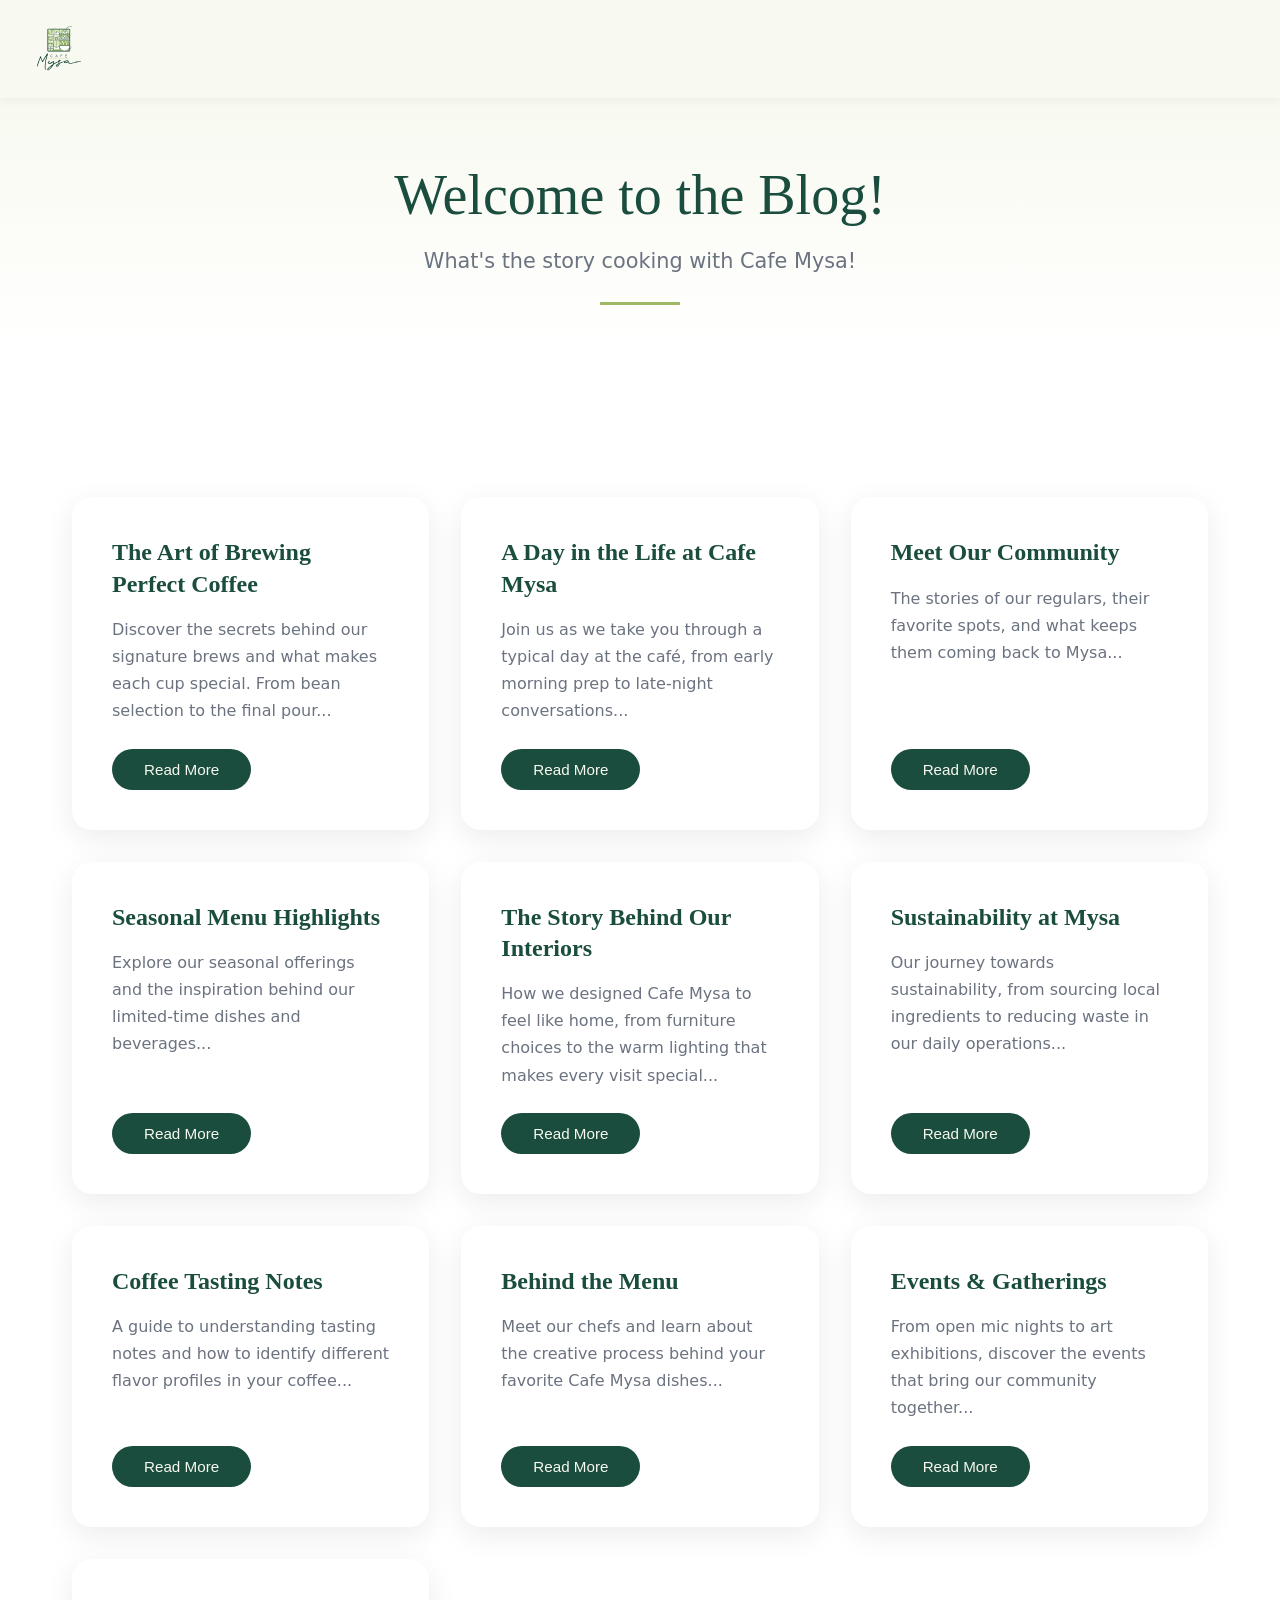
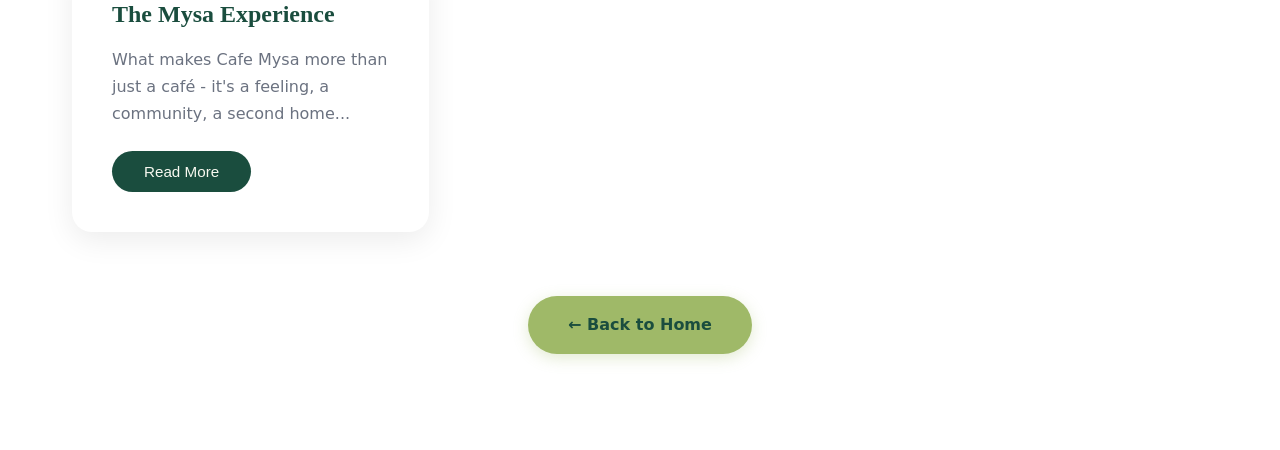
==== blog.html @ c627d6c9 "Updated Blogs and Stuff" ====
<!DOCTYPE html>
<html lang="en">
<head>
    <meta charset="UTF-8">
    <meta name="viewport" content="width=device-width, initial-scale=1.0">
    <title>Blog - Cafe Mysa</title>
    <meta name="description" content="Stories, updates, and moments from Cafe Mysa. Read about our community, coffee culture, and cafe life.">
    <link rel="stylesheet" href="./css/style.css">
</head>
<body>
    
    <!-- ===============================
         HEADER WITH LOGO
         =============================== -->
    <header class="blog-header">
        <div class="blog-header-container">
            <a href="./index.html">
                <img src="./assets/Cafe Mysa_Final-01.svg" alt="Cafe Mysa Logo" class="blog-header-logo">
            </a>
        </div>
    </header>

    <!-- ===============================
         BLOG HERO SECTION
         =============================== -->
    <section class="blog-hero">
        <div class="container">
            <h1 class="blog-hero-title">Welcome to the Blog!</h1>
            <p class="blog-hero-subtitle">What's the story cooking with Cafe Mysa!</p>
            <div class="blog-hero-underline"></div>
        </div>
    </section>

    <!-- ===============================
         ALL BLOG POSTS
         =============================== -->
    <section class="blog-page-section">
        <div class="container">
            <div class="blog-grid">
                <!-- Blog Post 1 -->
                <div class="blog-card reveal active" data-blog="blog1">
                    <h3>The Art of Brewing Perfect Coffee</h3>
                    <p class="blog-preview">Discover the secrets behind our signature brews and what makes each cup special. From bean selection to the final pour...</p>
                    <button class="blog-read-more">Read More</button>
                </div>
                
                <!-- Blog Post 2 -->
                <div class="blog-card reveal active" data-blog="blog2">
                    <h3>A Day in the Life at Cafe Mysa</h3>
                    <p class="blog-preview">Join us as we take you through a typical day at the café, from early morning prep to late-night conversations...</p>
                    <button class="blog-read-more">Read More</button>
                </div>
                
                <!-- Blog Post 3 -->
                <div class="blog-card reveal active" data-blog="blog3">
                    <h3>Meet Our Community</h3>
                    <p class="blog-preview">The stories of our regulars, their favorite spots, and what keeps them coming back to Mysa...</p>
                    <button class="blog-read-more">Read More</button>
                </div>

                <!-- Blog Post 4 -->
                <div class="blog-card reveal active" data-blog="blog4">
                    <h3>Seasonal Menu Highlights</h3>
                    <p class="blog-preview">Explore our seasonal offerings and the inspiration behind our limited-time dishes and beverages...</p>
                    <button class="blog-read-more">Read More</button>
                </div>

                <!-- Blog Post 5 -->
                <div class="blog-card reveal active" data-blog="blog5">
                    <h3>The Story Behind Our Interiors</h3>
                    <p class="blog-preview">How we designed Cafe Mysa to feel like home, from furniture choices to the warm lighting that makes every visit special...</p>
                    <button class="blog-read-more">Read More</button>
                </div>

                <!-- Blog Post 6 -->
                <div class="blog-card reveal active" data-blog="blog6">
                    <h3>Sustainability at Mysa</h3>
                    <p class="blog-preview">Our journey towards sustainability, from sourcing local ingredients to reducing waste in our daily operations...</p>
                    <button class="blog-read-more">Read More</button>
                </div>

                <!-- Blog Post 7 -->
                <div class="blog-card reveal active" data-blog="blog7">
                    <h3>Coffee Tasting Notes</h3>
                    <p class="blog-preview">A guide to understanding tasting notes and how to identify different flavor profiles in your coffee...</p>
                    <button class="blog-read-more">Read More</button>
                </div>

                <!-- Blog Post 8 -->
                <div class="blog-card reveal active" data-blog="blog8">
                    <h3>Behind the Menu</h3>
                    <p class="blog-preview">Meet our chefs and learn about the creative process behind your favorite Cafe Mysa dishes...</p>
                    <button class="blog-read-more">Read More</button>
                </div>

                <!-- Blog Post 9 -->
                <div class="blog-card reveal active" data-blog="blog9">
                    <h3>Events & Gatherings</h3>
                    <p class="blog-preview">From open mic nights to art exhibitions, discover the events that bring our community together...</p>
                    <button class="blog-read-more">Read More</button>
                </div>

                <!-- Blog Post 10 -->
                <div class="blog-card reveal active" data-blog="blog10">
                    <h3>The Mysa Experience</h3>
                    <p class="blog-preview">What makes Cafe Mysa more than just a café - it's a feeling, a community, a second home...</p>
                    <button class="blog-read-more">Read More</button>
                </div>
            </div>

            <!-- Back to Home Button -->
            <div class="blog-back-home">
                <a href="./index.html#home" class="blog-back-button">← Back to Home</a>
            </div>
        </div>
    </section>

    <!-- Blog Popup Modal (same as homepage) -->
    <div class="blog-modal" id="blogModal">
        <div class="blog-modal-content">
            <button class="blog-modal-close" id="closeModal">&times;</button>
            <h2 class="blog-modal-title" id="blogTitle"></h2>
            <div class="blog-modal-body" id="blogBody"></div>
        </div>
    </div>

    <script src="./js/script.js"></script>
</body>
</html>
---- css/style.css ----
/* ===============================
   CSS CUSTOM PROPERTIES (Variables)
   =============================== */
:root {
    /* Color Palette - Based on Cafe Mysa Brand */
    --color-dark-green: #1a4d3e;
    --color-medium-green: #9fb968;
    --color-light-green: #d3daa3;
    --color-cream: #f8f9f0;
    --color-black: #0a0a0a;
    --color-white: #ffffff;
    --color-gray: #6b7280;
    
    /* Typography */
    --font-primary: 'Georgia', 'Times New Roman', serif;
    --font-secondary: -apple-system, BlinkMacSystemFont, 'Segoe UI', system-ui, sans-serif;
    
    /* Spacing */
    --spacing-xs: 0.5rem;
    --spacing-sm: 1rem;
    --spacing-md: 2rem;
    --spacing-lg: 4rem;
    --spacing-xl: 6rem;
    
    /* Transitions */
    --transition-smooth: all 0.4s cubic-bezier(0.4, 0, 0.2, 1);
    --transition-fast: all 0.2s ease;
}

/* ===============================
   RESET & BASE STYLES
   =============================== */
* {
    margin: 0;
    padding: 0;
    box-sizing: border-box;
}

html {
    scroll-behavior: smooth;
    overflow-x: hidden;
}

body {
    font-family: var(--font-secondary);
    background-color: var(--color-cream);
    color: var(--color-black);
    line-height: 1.6;
    overflow-x: hidden;
}

img {
    max-width: 100%;
    height: auto;
    display: block;
}

a {
    text-decoration: none;
    color: inherit;
}

/* ===============================
   LOADING SCREEN
   =============================== */
.loader {
    position: fixed;
    top: 0;
    left: 0;
    width: 100%;
    height: 100vh;
    background: var(--color-light-green);
    display: flex;
    justify-content: center;
    align-items: center;
    z-index: 10000;
    opacity: 1;
    transition: opacity 0.8s ease, visibility 0.8s ease;
}

.loader.fade-out {
    opacity: 0;
    visibility: hidden;
}

.loader-content {
    display: flex;
    flex-direction: column;
    align-items: center;
    text-align: center;
}

.loader-logo {
  width: 150px;
  margin-bottom: 5px;
  animation: fadeInOut 1.5s ease-in-out;
}

.loader-text {
    font-family: var(--font-primary);
    font-size: clamp(2.2rem, 4vw, 3.2rem);
    padding-bottom: none;
    color: var(--color-dark-green);
    font-weight: 300;
    letter-spacing: 0.1em;
    animation: fadeInOut 1.5s ease-in-out;
}

@keyframes fadeInOut {
    0%, 100% { opacity: 0; transform: translateY(20px); }
    50% { opacity: 1; transform: translateY(0); }
}

/* ===============================
   NAVIGATION
   =============================== */
.navbar {
    position: fixed;
    top: 0;
    left: 0;
    width: 100%;
    background: rgba(248, 249, 240, 0.95);
    backdrop-filter: blur(10px);
    z-index: 1000;
    box-shadow: 0 2px 20px rgba(0, 0, 0, 0.05);
    transition: var(--transition-smooth);
}

.nav-container {
    max-width: 1400px;
    margin: 0 auto;
    padding: 1rem 2rem;
    display: flex;
    justify-content: space-between;
    align-items: center;
}

.nav-logo img {
    height: 50px;
    width: auto;
}

.nav-menu {
    display: flex;
    list-style: none;
    gap: 2rem;
}

.nav-link {
    font-size: 0.95rem;
    font-weight: 500;
    color: var(--color-dark-green);
    transition: var(--transition-fast);
    position: relative;
}

.nav-link::after {
    content: '';
    position: absolute;
    bottom: -5px;
    left: 0;
    width: 0;
    height: 2px;
    background: var(--color-medium-green);
    transition: width 0.3s ease;
}

.nav-link:hover::after {
    width: 100%;
}

.nav-toggle {
    display: none;
    flex-direction: column;
    gap: 5px;
    background: none;
    border: none;
    cursor: pointer;
    padding: 5px;
}

.nav-toggle span {
    width: 25px;
    height: 2px;
    background: var(--color-dark-green);
    transition: var(--transition-fast);
}

/* ===============================
   HERO SECTION
   =============================== */
.hero {
    min-height: 100vh;
    display: flex;
    flex-direction: column;
    justify-content: center;
    align-items: center;
    padding: 6rem 2rem 4rem;
    background: linear-gradient(to bottom, var(--color-cream), var(--color-white));
}

.hero-content {
    text-align: center;
    max-width: 900px;
    margin-bottom: 4rem;
}

.hero-title {
    font-family: var(--font-primary);
    font-size: clamp(2.5rem, 6vw, 4.5rem);
    font-weight: 400;
    color: var(--color-dark-green);
    line-height: 1.2;
    margin-bottom: 1.5rem;
}

.hero-subtitle {
    font-size: clamp(1rem, 2vw, 1.25rem);
    color: var(--color-gray);
    margin-bottom: 2.5rem;
    max-width: 600px;
    margin-left: auto;
    margin-right: auto;
}

.cta-button {
    display: inline-block;
    padding: 1rem 2.5rem;
    background: var(--color-dark-green);
    color: var(--color-cream);
    border-radius: 50px;
    font-size: 1rem;
    font-weight: 500;
    transition: var(--transition-smooth);
    box-shadow: 0 4px 15px rgba(26, 77, 62, 0.2);
}

.cta-button:hover {
    background: var(--color-medium-green);
    transform: translateY(-2px);
    box-shadow: 0 6px 20px rgba(26, 77, 62, 0.3);
}

/* Fade-in animations */
.fade-in {
    animation: fadeInUp 0.8s ease forwards;
    opacity: 0;
}

.fade-in-delay {
    animation: fadeInUp 0.8s ease 0.2s forwards;
    opacity: 0;
}

.fade-in-delay-2 {
    animation: fadeInUp 0.8s ease 0.4s forwards;
    opacity: 0;
}

@keyframes fadeInUp {
    to {
        opacity: 1;
        transform: translateY(0);
    }
    from {
        opacity: 0;
        transform: translateY(30px);
    }
}

/* ===============================
   HORIZONTAL IMAGE STRIP
   =============================== */
.image-strip-container {
    width: 100%;
    overflow: hidden;
    padding: 2rem 0;
    background: var(--color-white);
}

.image-strip:hover {
    animation-play-state: paused;
}

@keyframes scrollStrip {
    0% { transform: translateX(0); }
    100% { transform: translateX(-50%); }
}

.image-strip {
    display: flex;
    gap: 2rem;
    padding: 0 2rem;
    width: max-content;
    animation: seamless-scroll 60s linear infinite;
}

@keyframes seamless-scroll {
    0% {
        transform: translateX(0);
    }
    100% {
        transform: translateX(calc(var(--strip-width, -100%) * -1));
    }
}

.strip-item {
    flex: 0 0 auto;
    text-align: center;
}

.strip-image {
    width: 280px;
    height: 280px;
    border-radius: 0;
    overflow: hidden;
    box-shadow: 0 8px 30px rgba(0, 0, 0, 0.1);
    transition: var(--transition-smooth);
}

/* Base image styling for all strip images */
.strip-image img {
    width: 100%;
    height: 100%;
    object-fit: cover;
    object-position: center;
    display: block;
    transition: var(--transition-smooth);
}

/* Container styling for specific images */
.spaghetti-image,
.doria-image,
.biscoff-image,
.strawberryfrappe-image,
.matchlatte-image,
.omurice-image {
    width: 280px;
    height: 280px;
    border-radius: 0;
    overflow: hidden;
    box-shadow: 0 8px 30px rgba(0, 0, 0, 0.1);
    transition: var(--transition-smooth);
}

/* Specific object-fit overrides for landscape/portrait images */
.spaghetti-image img {
    object-fit: contain;
    background-color: var(--color-cream);
}

.doria-image img {
    object-fit: contain;
    background-color: var(--color-cream);
}

.biscoff-image img {
    object-fit: contain;
    background-color: var(--color-cream);
}

.strawberryfrappe-image img {
    object-fit: contain;
    background-color: var(--color-cream);
}

.matchlatte-image img {
    object-fit: contain;
    background-color: var(--color-cream);
}

.omurice-image img {
    object-fit: contain;
    background-color: var(--color-cream);
}

/* Hover effects for all strip images */
.strip-item:hover .strip-image,
.strip-item:hover .spaghetti-image,
.strip-item:hover .doria-image,
.strip-item:hover .biscoff-image,
.strip-item:hover .strawberryfrappe-image,
.strip-item:hover .matchlatte-image,
.strip-item:hover .omurice-image {
    transform: scale(1.05);
    box-shadow: 0 12px 40px rgba(0, 0, 0, 0.15);
}

.strip-item:hover .strip-image {
    transform: scale(1.05);
    box-shadow: 0 12px 40px rgba(0, 0, 0, 0.15);
}

.placeholder-image {
    width: 100%;
    height: 100%;
    background-size: cover;
    background-position: center;
}

/* Placeholder image backgrounds with gradient overlays */
.pasta { background: linear-gradient(135deg, #ff9a56, #ff6b6b); }
.pizza { background: linear-gradient(135deg, #f39c12, #e74c3c); }
.breakfast { background: linear-gradient(135deg, #fdcb6e, #fab1a0); }
.chicken { background: linear-gradient(135deg, #6c5ce7, #a29bfe); }
.curry { background: linear-gradient(135deg, #00b894, #55efc4); }
.cappuccino { background: linear-gradient(135deg, #795548, #8d6e63); }
.frappe { background: linear-gradient(135deg, #74b9ff, #a29bfe); }
.cold-brew { background: linear-gradient(135deg, #2d3436, #636e72); }
.tea { background: linear-gradient(135deg, #00b894, #81c784); }

.strip-label {
    margin-top: 1rem;
    font-size: 0.95rem;
    font-weight: 500;
    color: var(--color-dark-green);
}

/* ===============================
   CONTAINER & SECTIONS
   =============================== */
.container {
    max-width: 1200px;
    margin: 0 auto;
    padding: 0 2rem;
}

section {
    padding: var(--spacing-xl) 0;
}

.section-header {
    text-align: center;
    margin-bottom: var(--spacing-lg);
}

.section-title {
    font-family: var(--font-primary);
    font-size: clamp(2rem, 5vw, 3rem);
    font-weight: 400;
    color: var(--color-dark-green);
    margin-bottom: 1rem;
}

.title-underline {
    width: 80px;
    height: 3px;
    background: var(--color-medium-green);
    margin: 0 auto;
}

.section-subtitle {
    font-size: 1.1rem;
    color: var(--color-gray);
    margin-top: 1rem;
}

/* Reveal animation on scroll */
.reveal {
    opacity: 0;
    transform: translateY(50px);
    transition: opacity 0.6s ease, transform 0.6s ease;
}

.reveal.active {
    opacity: 1;
    transform: translateY(0);
}

/* ===============================
   ABOUT SECTION
   =============================== */
.about {
    background: var(--color-white);
}

.about-content {
    max-width: 800px;
    margin: 0 auto;
}

.about-text {
    font-size: 1.1rem;
    line-height: 1.8;
    color: var(--color-gray);
    margin-bottom: 1.5rem;
    text-align: center;
}

/* ===============================
   SIGNATURE SECTION
   =============================== */
.signature {
    background: var(--color-cream);
}

.signature-grid {
    display: grid;
    grid-template-columns: repeat(auto-fit, minmax(300px, 1fr));
    gap: 3rem;
    margin-top: 3rem;
}

.signature-column {
    background: var(--color-white);
    padding: 2.5rem;
    border-radius: 20px;
    box-shadow: 0 8px 30px rgba(0, 0, 0, 0.08);
}

.signature-subtitle {
    font-family: var(--font-primary);
    font-size: 1.75rem;
    color: var(--color-dark-green);
    margin-bottom: 2rem;
    text-align: center;
}

.signature-list {
    display: flex;
    flex-direction: column;
    gap: 1.5rem;
}

.signature-item {
    display: flex;
    align-items: center; 
    gap: 1rem;
    padding: 1rem;
    border-radius: 12px;
    transition: var(--transition-fast);
}

.signature-item:hover {
    background: var(--color-cream);
    transform: translateX(5px);
}

.signature-icon {
    font-size: 2rem;
    flex-shrink: 0;
    line-height: 1;  
    display: flex;    
    align-items: center;
    justify-content: center;
}

.signature-details h4 {
    font-size: 1.1rem;
    font-weight: 600;
    color: var(--color-dark-green);
    margin-bottom: 0.25rem;
    line-height: 1.4;  
}

.signature-details {
    flex: 1;  
}

.signature-details p {
    font-size: 0.9rem;
    color: var(--color-gray);
    line-height: 1.5;  
}

.pasta-icon img {
  width: 26px;
  height: 26px;
}

.pizza-icon img {
  width: 26px;
  height: 26px;
}

.breakfast-icon img {
  width: 26px;
  height: 26px;
}

.chicken-icon img {
  width: 26px;
  height: 26px;
}

.curry-icon img {
  width: 26px;
  height: 26px;
}

.cappuccino-icon img {
  width: 26px;
  height: 26px;
}

.frappe-icon img {
  width: 26px;
  height: 26px;
}

.cold-brew-icon img {
  width: 26px;
  height: 26px;
}

.herbaltea-icon img {
  width: 26px;
  height: 26px;
}

/* ===============================
   MENU SECTION
   =============================== */
.menu-section {
    background: var(--color-white);
}

.menu-grid {
    display: grid;
    grid-template-columns: repeat(auto-fit, minmax(280px, 1fr));
    gap: 2rem;
    margin-top: 3rem;
}

.menu-card {
    background: var(--color-cream);
    padding: 3rem 2rem;
    border-radius: 20px;
    text-align: center;
    transition: var(--transition-smooth);
    border: 2px solid transparent;
    display: flex;              
    flex-direction: column;     
    align-items: center;        
    justify-content: center;    
}

.menu-card:hover {
    transform: translateY(-10px);
    box-shadow: 0 15px 40px rgba(0, 0, 0, 0.1);
    border-color: var(--color-medium-green);
}

.menu-card-icon {
    font-size: 3.5rem;
    margin-bottom: 1.5rem;
    line-height: 1;            
    display: flex;             
    align-items: center;       
    justify-content: center;   
}

.menu-card h3 {
    font-family: var(--font-primary);
    font-size: 1.5rem;
    color: var(--color-dark-green);
    margin-bottom: 1rem;
    line-height: 1.3;          
}

.menu-card p {
    color: var(--color-gray);
    margin-bottom: 2rem;
    font-size: 0.95rem;
    line-height: 1.6;         
}

.menu-button {
    display: inline-block;
    padding: 0.75rem 2rem;
    background: var(--color-dark-green);
    color: var(--color-cream);
    border-radius: 50px;
    font-size: 0.95rem;
    font-weight: 500;
    transition: var(--transition-smooth);
}

.menu-button:hover {
    background: var(--color-medium-green);
    transform: scale(1.05);
}

.breakfastmenu-icon img {
  width: 75px;
  height: 75px;
}

.sips-icon {
    width: 75px;
    height: 75px;
    line-height: 0;            
    display: block;           
    margin: 0 auto 1.5rem;     
}

.sips-icon img {
    width: 100%;
    height: 100%;
    object-fit: contain;
    display: block;
}

.fullmenu-icon {
    width: 75px;
    height: 75px;
    line-height: 0;            
    display: block;           
    margin: 0 auto 1.5rem;     
}

.fullmenu-icon img {
    width: 100%;
    height: 100%;
    object-fit: contain;
    display: block;
}

/* ===============================
   INFO SECTION
   =============================== */
.info-section {
    background: var(--color-cream);
}

.info-grid {
    display: grid;
    grid-template-columns: repeat(auto-fit, minmax(280px, 1fr));
    gap: 2rem;
    margin-top: 3rem;
}

.info-card {
    background: var(--color-white);
    padding: 3rem 2rem;
    border-radius: 20px;
    text-align: center;
    box-shadow: 0 8px 30px rgba(0, 0, 0, 0.08);
    transition: var(--transition-smooth);
}

.info-card:hover {
    transform: translateY(-5px);
    box-shadow: 0 12px 40px rgba(0, 0, 0, 0.12);
}

.info-card {
    background: var(--color-white);
    padding: 3rem 2rem;
    border-radius: 20px;
    text-align: center;
    box-shadow: 0 8px 30px rgba(0, 0, 0, 0.08);
    transition: var(--transition-smooth);
    display: flex;              
    flex-direction: column;     
    align-items: center;        
    justify-content: center;    
}

.info-icon {
    font-size: 3rem;
    margin-bottom: 1.5rem;
    line-height: 1;            
    display: flex;             
    align-items: center;       
    justify-content: center;   
}

.info-card h3 {
    font-family: var(--font-primary);
    font-size: 1.5rem;
    color: var(--color-dark-green);
    margin-bottom: 1rem;
    line-height: 1.3;         
}

.info-details {
    margin-top: 1rem;
}

.info-highlight {
    font-size: 1.75rem;
    font-weight: 600;
    color: var(--color-medium-green);
    margin-bottom: 0.5rem;
    line-height: 1.2;          
}

.info-subtext {
    color: var(--color-gray);
    font-size: 0.95rem;
    line-height: 1.5;          
}

.clock-icon img {
  width: 50px;
  height: 50px;
}

.people-icon img {
  width: 50px;
  height: 50px;
}

/* ===============================
   DELIVERY SECTION
   =============================== */
.delivery-section {
    background: var(--color-white);
}

.delivery-grid {
    display: grid;
    grid-template-columns: repeat(auto-fit, minmax(200px, 1fr));
    gap: 2rem;
    margin-top: 3rem;
}

.delivery-card {
    background: var(--color-cream);
    padding: 2.5rem 2rem;
    border-radius: 20px;
    text-align: center;
    transition: var(--transition-smooth);
    border: 2px solid transparent;
    cursor: pointer;
    display: flex;              
    flex-direction: column;     
    align-items: center;        
    justify-content: center;  
    min-height: 250px;  
}

.delivery-icon {
    margin-bottom: 1.5rem;      
    line-height: 0;             
    display: flex;
    align-items: center;
    justify-content: center;
    height: 80px;               
}

.delivery-icon img {
    max-width: 150px;           
    max-height: 80px;           
    width: auto;
    height: auto;
    object-fit: contain;        
    display: block;
}

.delivery-card h3 {
    font-size: 1.25rem;
    font-weight: 600;
    color: var(--color-dark-green);
    line-height: 1.3;
    margin-top: 0;              
}

.delivery-card:hover {
    transform: scale(1.05);
    border-color: var(--color-medium-green);
    box-shadow: 0 10px 30px rgba(0, 0, 0, 0.1);
}


.zomato-icon img {
  width: 150px;
  height: 110px;
}

.easydiner-icon img {
  width: 150px;
  height: 150px;
}

.district-icon img {
  width: 120px;
  height: 120px;
}

/* ===============================
   BLOG SECTION
   =============================== */
.blog-section {
    background: var(--color-cream);
}

.blog-grid {
    display: grid;
    grid-template-columns: repeat(auto-fit, minmax(300px, 1fr));
    gap: 2rem;
    margin-top: 3rem;
}

.blog-card {
    background: var(--color-white);
    padding: 2.5rem;
    border-radius: 20px;
    box-shadow: 0 8px 30px rgba(0, 0, 0, 0.08);
    transition: var(--transition-smooth);
    cursor: pointer;
    display: flex;
    flex-direction: column;
}

.blog-card:hover {
    transform: translateY(-10px);
    box-shadow: 0 15px 40px rgba(0, 0, 0, 0.12);
}

.blog-card h3 {
    font-family: var(--font-primary);
    font-size: 1.5rem;
    color: var(--color-dark-green);
    margin-bottom: 1rem;
    line-height: 1.3;
}

.blog-preview {
    color: var(--color-gray);
    font-size: 1rem;
    line-height: 1.7;
    margin-bottom: 1.5rem;
    flex-grow: 1;
}

.blog-read-more {
    display: inline-block;
    padding: 0.75rem 2rem;
    background: var(--color-dark-green);
    color: var(--color-cream);
    border: none;
    border-radius: 50px;
    font-size: 0.95rem;
    font-weight: 500;
    cursor: pointer;
    transition: var(--transition-smooth);
    align-self: flex-start;
}

.blog-read-more:hover {
    background: var(--color-medium-green);
    transform: scale(1.05);
}

/* View All Posts Button */
.blog-view-all {
    text-align: center;
    margin-top: 3rem;
}

.blog-view-all-button {
    display: inline-block;
    padding: 1rem 3rem;
    background: var(--color-dark-green);
    color: var(--color-cream);
    border-radius: 50px;
    font-size: 1.1rem;
    font-weight: 600;
    transition: var(--transition-smooth);
    box-shadow: 0 4px 15px rgba(26, 77, 62, 0.2);
}

.blog-view-all-button:hover {
    background: var(--color-medium-green);
    transform: translateY(-2px);
    box-shadow: 0 6px 20px rgba(26, 77, 62, 0.3);
}


/* Blog Modal/Popup */
.blog-modal {
    display: none;
    position: fixed;
    z-index: 10001;
    left: 0;
    top: 0;
    width: 100%;
    height: 100%;
    background-color: rgba(0, 0, 0, 0.7);
    animation: fadeIn 0.3s ease;
}

.blog-modal.active {
    display: flex;
    justify-content: center;
    align-items: center;
}

.blog-modal-content {
    background: var(--color-white);
    padding: 3rem;
    border-radius: 20px;
    max-width: 700px;
    max-height: 80vh;
    overflow-y: auto;
    position: relative;
    animation: slideUp 0.3s ease;
    margin: 2rem;
}

.blog-modal-close {
    position: absolute;
    top: 1.5rem;
    right: 1.5rem;
    font-size: 2rem;
    background: none;
    border: none;
    color: var(--color-dark-green);
    cursor: pointer;
    transition: var(--transition-fast);
    line-height: 1;
    width: 40px;
    height: 40px;
    display: flex;
    align-items: center;
    justify-content: center;
    border-radius: 50%;
}

.blog-modal-close:hover {
    background: var(--color-cream);
    transform: rotate(90deg);
}

.blog-modal-title {
    font-family: var(--font-primary);
    font-size: 2rem;
    color: var(--color-dark-green);
    margin-bottom: 1.5rem;
    padding-right: 2rem;
    line-height: 1.3;
}

.blog-modal-body {
    color: var(--color-gray);
    font-size: 1.05rem;
    line-height: 1.8;
}

.blog-modal-body p {
    margin-bottom: 1.2rem;
}

@keyframes fadeIn {
    from { opacity: 0; }
    to { opacity: 1; }
}

@keyframes slideUp {
    from { 
        opacity: 0;
        transform: translateY(50px);
    }
    to { 
        opacity: 1;
        transform: translateY(0);
    }
}


/* Mobile Responsive */
@media (max-width: 768px) {
    .blog-grid {
        grid-template-columns: 1fr;
    }
    
    .blog-modal-content {
        padding: 2rem;
        margin: 1rem;
        max-height: 90vh;
    }
    
    .blog-modal-title {
        font-size: 1.5rem;
    }
}


/* ===============================
   FOOTER
   =============================== */
.footer {
    background: var(--color-dark-green);
    color: var(--color-cream);
    padding: var(--spacing-lg) 0 var(--spacing-md);
}

.footer-content {
    display: grid;
    grid-template-columns: repeat(auto-fit, minmax(250px, 1fr));
    gap: 3rem;
    margin-bottom: 3rem;
}

.footer-section h4 {
    font-family: var(--font-primary);
    font-size: 1.25rem;
    margin-bottom: 1rem;
    color: var(--color-light-green);
}

.footer-logo {
    height: 60px;
    width: auto;
    margin-bottom: 1rem;
    filter: brightness(1) invert(0);
    background-color: #1a4d3e;
    padding: 1rem;
    box-sizing: content-box;
}

.footer-tagline {
    color: var(--color-light-green);
    font-style: italic;
}

.footer-address {
    line-height: 1.8;
    color: var(--color-cream);
}

.whatsapp-button {
    display: inline-flex;
    align-items: center;
    gap: 0.5rem;
    padding: 0.75rem 1.5rem;
    background: var(--color-medium-green);
    color: var(--color-dark-green);
    border-radius: 50px;
    font-weight: 600;
    transition: var(--transition-smooth);
}

.whatsapp-button:hover {
    background: var(--color-light-green);
    transform: scale(1.05);
}

.whatsapp-icon img {
  width: 26px;
  height: 26px;
}

.instagram-button {
    display: inline-flex;
    align-items: center;
    gap: 0.5rem;
    padding: 0.75rem 1.5rem;
    background: var(--color-medium-green);
    color: var(--color-dark-green);
    border-radius: 50px;
    font-weight: 600;
    transition: var(--transition-smooth);
    margin-bottom: 0.75rem;
}

.instagram-button:hover {
    background: var(--color-light-green);
    transform: scale(1.05);
}

.instagram-icon img {
    width: 26px;
    height: 26px;
}


.facebook-button {
    display: inline-flex;
    align-items: center;
    gap: 0.5rem;
    padding: 0.75rem 1.5rem;
    background: var(--color-medium-green);
    color: var(--color-dark-green);
    border-radius: 50px;
    font-weight: 600;
    transition: var(--transition-smooth);
}

.facebook-button:hover {
    background: var(--color-light-green);
    transform: scale(1.05);
}

.facebook-icon img {
    width: 26px;
    height: 26px;
}

.map-container {
    margin-top: 3rem;
    border-radius: 20px;
    overflow: hidden;
    box-shadow: 0 10px 40px rgba(0, 0, 0, 0.2);
}

.footer-bottom {
    text-align: center;
    padding-top: 2rem;
    margin-top: 3rem;
    border-top: 1px solid rgba(211, 218, 163, 0.2);
    color: var(--color-light-green);
}

/* Footer Credits Link */
.footer-credits {
    margin-top: 0.5rem;
}

.credit-link {
    color: var(--color-medium-green);
    font-weight: 600;
    transition: var(--transition-smooth);
    text-decoration: none;
    position: relative;
}

.credit-link:hover {
    color: var(--color-light-green);
    text-decoration: none;
}

.credit-link::after {
    content: '';
    position: absolute;
    width: 0;
    height: 2px;
    bottom: -2px;
    left: 0;
    background-color: var(--color-light-green);
    transition: width 0.3s ease;
}

.credit-link:hover::after {
    width: 100%;
}

/* ===============================
   BLOG PAGE SPECIFIC STYLES
   =============================== */

/* Blog Header */
.blog-header {
    background: var(--color-cream);
    padding: 1.5rem 0;
    box-shadow: 0 2px 10px rgba(0, 0, 0, 0.05);
    position: sticky;
    top: 0;
    z-index: 100;
}

.blog-header-container {
    max-width: 1400px;
    margin: 0 auto;
    padding: 0 2rem;
}

.blog-header-logo {
    height: 50px;
    width: auto;
}

/* Blog Hero Section */
.blog-hero {
    background: linear-gradient(to bottom, var(--color-cream), var(--color-white));
    padding: 4rem 2rem 3rem;
    text-align: center;
}

.blog-hero-title {
    font-family: var(--font-primary);
    font-size: clamp(2.5rem, 5vw, 3.5rem);
    font-weight: 400;
    color: var(--color-dark-green);
    margin-bottom: 1rem;
    line-height: 1.2;
}

.blog-hero-subtitle {
    font-size: clamp(1.1rem, 2vw, 1.3rem);
    color: var(--color-gray);
    margin-bottom: 1.5rem;
}

.blog-hero-underline {
    width: 80px;
    height: 3px;
    background: var(--color-medium-green);
    margin: 0 auto;
}

/* Blog Page Section */
.blog-page-section {
    background: var(--color-white);
    padding: var(--spacing-xl) 0;
}

/* Back to Home Button */
.blog-back-home {
    text-align: center;
    margin-top: 4rem;
}

.blog-back-button {
    display: inline-block;
    padding: 1rem 2.5rem;
    background: var(--color-medium-green);
    color: var(--color-dark-green);
    border-radius: 50px;
    font-size: 1rem;
    font-weight: 600;
    transition: var(--transition-smooth);
    box-shadow: 0 4px 15px rgba(159, 185, 104, 0.3);
}

.blog-back-button:hover {
    background: var(--color-light-green);
    transform: translateY(-2px);
    box-shadow: 0 6px 20px rgba(159, 185, 104, 0.4);
}

/* Mobile Responsive */
@media (max-width: 768px) {
    .blog-header-logo {
        height: 40px;
    }
    
    .blog-hero {
        padding: 3rem 1rem 2rem;
    }
}

/* ===============================
   RESPONSIVE DESIGN
   =============================== */

/* Tablet */
@media (max-width: 768px) {
    .nav-menu {
        position: fixed;
        top: 80px;
        left: -100%;
        width: 100%;
        flex-direction: column;
        background: var(--color-cream);
        padding: 2rem;
        box-shadow: 0 8px 30px rgba(0, 0, 0, 0.1);
        transition: left 0.3s ease;
    }
    
    .nav-menu.active {
        left: 0;
    }
    
    .nav-toggle {
        display: flex;
    }
    
    .image-strip {
        gap: 1.5rem;
    }
    
    .strip-image {
        width: 220px;
        height: 220px;
    }
    
    .signature-grid {
        gap: 2rem;
    }
    
    .menu-grid,
    .info-grid,
    .delivery-grid {
        grid-template-columns: 1fr;
    }
    
    .footer-content {
        grid-template-columns: 1fr;
        gap: 2rem;
        text-align: center;
    }

    .footer-logo {
        margin: 0 auto 1rem;
    }
}

@media (max-width: 768px) {
    .nav-menu {
        position: fixed;
        top: 80px;
        left: -100%;
        width: 100%;
        flex-direction: column;
        background: var(--color-cream);
        padding: 2rem;
        box-shadow: 0 8px 30px rgba(0, 0, 0, 0.1);
        transition: left 0.3s ease;
    }
    
    .nav-menu.active {
        left: 0;
    }
    
    .nav-toggle {
        display: flex;
    }
    
    .image-strip {
        gap: 1.5rem;
    }
    
    .strip-image {
        width: 220px;
        height: 220px;
    }
    
    .signature-grid {
        gap: 2rem;
    }
    
    .menu-grid,
    .info-grid,
    .delivery-grid {
        grid-template-columns: 1fr;
    }
    
    .footer-content {
        grid-template-columns: 1fr;
        gap: 2rem;
        text-align: center;
    }
    
    
    .footer-section {
        display: flex;
        flex-direction: column;
        align-items: center;
    }
    
    /* Center logo */
    .footer-logo {
        margin: 0 auto 1rem;
    }
    
    /* Center all buttons */
    .whatsapp-button,
    .instagram-button,
    .facebook-button {
        margin-left: auto;
        margin-right: auto;
    }
}

/* Mobile */
@media (max-width: 480px) {
    :root {
        --spacing-lg: 3rem;
        --spacing-xl: 4rem;
    }
    
    .nav-container {
        padding: 1rem;
    }
    
    .nav-logo img {
        height: 40px;
    }
    
    .hero {
        padding: 5rem 1rem 3rem;
    }
    
    section {
        padding: var(--spacing-lg) 0;
    }
    
    .container {
        padding: 0 1rem;
    }
    
    .image-strip {
        gap: 1rem;
        padding: 0 1rem;
    }
    
    .strip-image {
        width: 180px;
        height: 180px;
    }
    
    .signature-column {
        padding: 1.5rem;
    }
    
    .menu-card,
    .info-card,
    .delivery-card {
        padding: 2rem 1.5rem;
    }
    
    
    .footer-section {
        display: flex;
        flex-direction: column;
        align-items: center;
    }
    
    .footer-logo {
        margin: 0 auto 1rem;
    }
    
    .whatsapp-button,
    .instagram-button,
    .facebook-button {
        margin-left: auto;
        margin-right: auto;
    }

    .footer-content {
    grid-template-columns: 1fr;
    gap: 2rem;
    text-align: center;
}

/* Center all footer sections on mobile */
.footer-section {
    display: flex;
    flex-direction: column;
    align-items: center;
}

/* Center logo on mobile */
.footer-logo {
    margin: 0 auto 1rem;
}

/* Center buttons on mobile */
.whatsapp-button,
.instagram-button,
.facebook-button {
    margin-left: auto;
    margin-right: auto;
}
}


body, html {
    overflow-x: hidden;
}
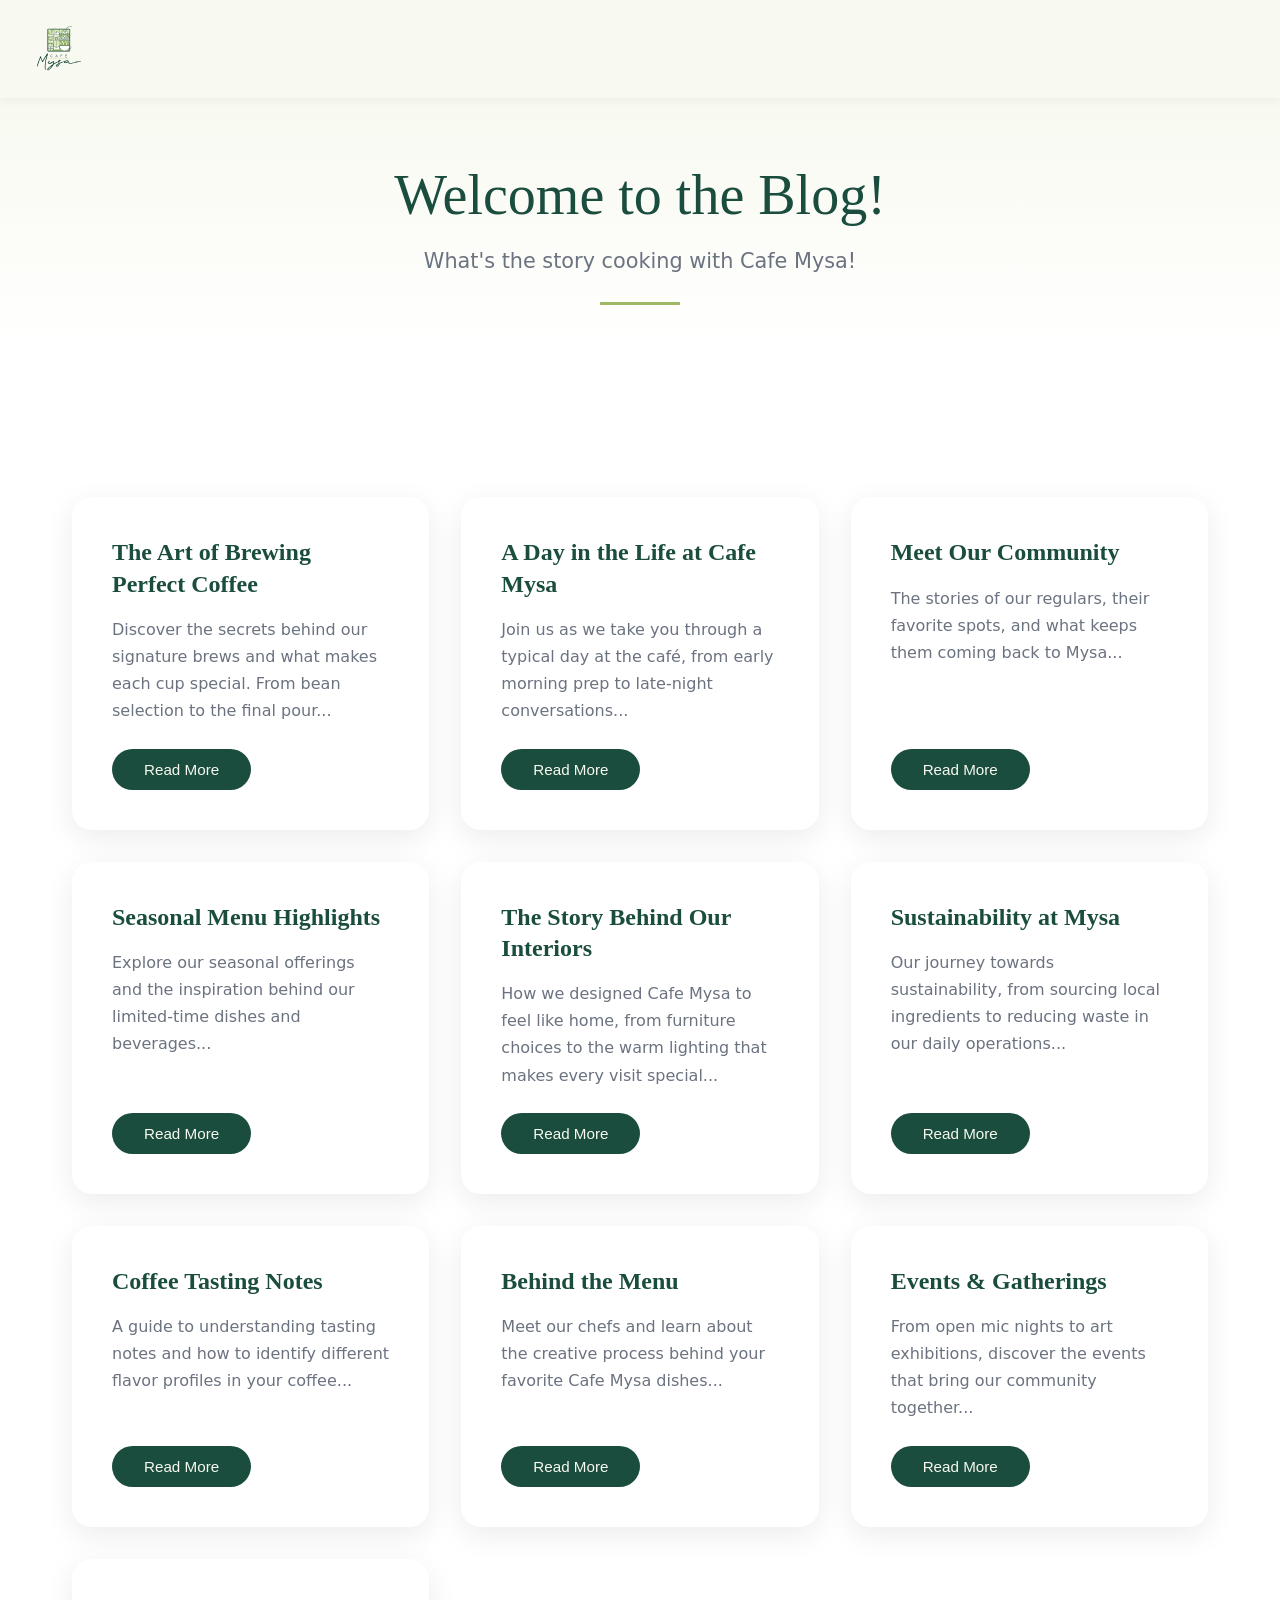
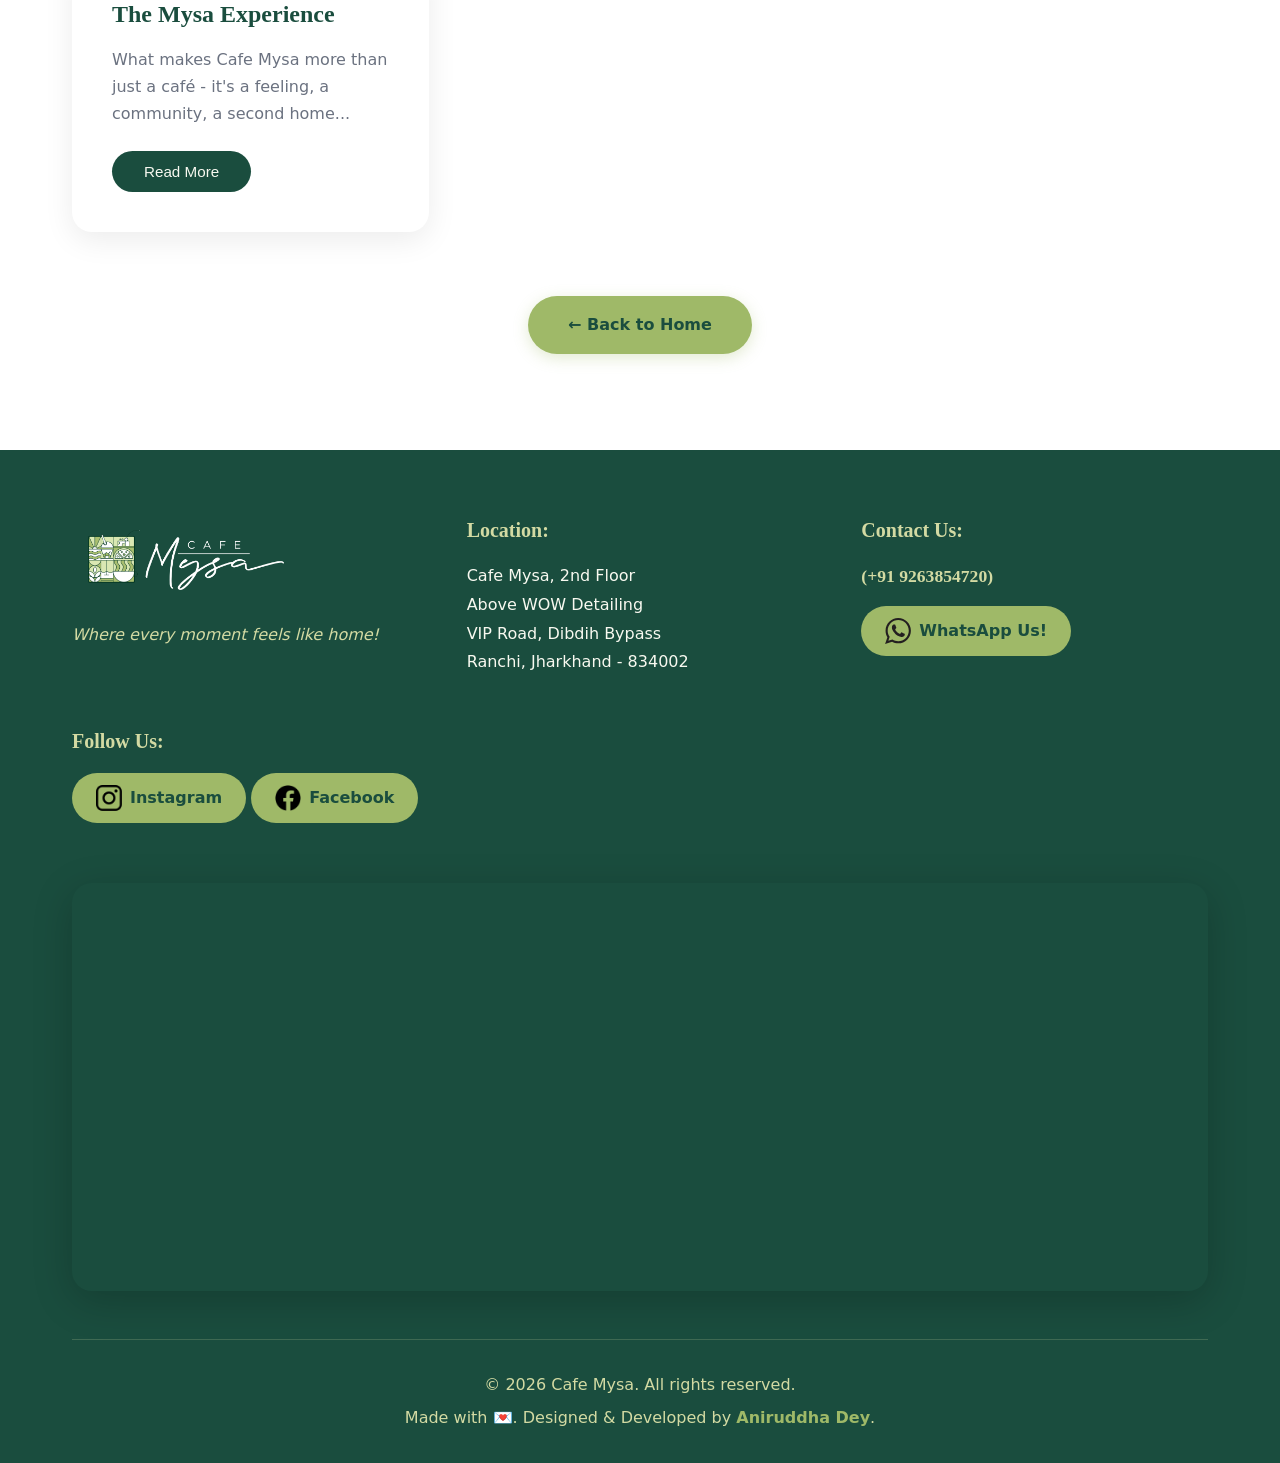
==== commit 1befd891: "Added Footer section to the blog page" ====
--- a/blog.html
+++ b/blog.html
@@ -124,6 +124,74 @@
         </div>
     </div>
 
+ <!-- ===============================
+         FOOTER / CONTACT SECTION
+         =============================== -->
+    <footer class="footer" id="contact">
+        <div class="container">
+            <div class="footer-content">
+    <div class="footer-section">
+        <img src="./assets/Logo_Secondary.png" alt="Cafe Mysa Logo" class="footer-logo">
+        <p class="footer-tagline">Where every moment feels like home!</p>
+    </div>
+    
+    <div class="footer-section">
+        <h4>Location:</h4>
+        <p class="footer-address">
+            Cafe Mysa, 2nd Floor<br>
+            Above WOW Detailing<br>
+            VIP Road, Dibdih Bypass<br>
+            Ranchi, Jharkhand - 834002
+        </p>
+    </div>
+    
+    <div class="footer-section">
+        <h4>Contact Us:</h4>
+        <h6>(+91 9263854720)</h6>
+        <a href="https://wa.me/9263854720" class="whatsapp-button" target="_blank" rel="noopener">
+            <div class="whatsapp-icon">
+                <img src="./icons/whatsapplogo.svg" alt="WhatsApp Icon">
+            </div>
+            WhatsApp Us!
+        </a>
+    </div>
+    
+    <div class="footer-section">
+        <h4>Follow Us:</h4>
+        <a href="https://instagram.com/cafemysa" target="_blank" rel="noopener" class="instagram-button">
+            <div class="instagram-icon">
+                <img src="./assets/instagram-logo.svg" alt="Instagram Icon">
+            </div>
+            Instagram
+        </a>
+        <a href="https://facebook.com/cafemysa" target="_blank" rel="noopener" class="facebook-button">
+            <div class="facebook-icon">
+                <img src="./assets/facebook-logo.svg" alt="Facebook Icon">
+            </div>
+            Facebook
+        </a>
+    </div>
+</div>
+
+            <!-- Google Maps Embed -->
+            <div class="map-container reveal">
+                <iframe 
+                    src="https://www.google.com/maps/embed?pb=!1m18!1m12!1m3!1d3662.8753!2d85.3089!3d23.3441!2m3!1f0!2f0!3f0!3m2!1i1024!2i768!4f13.1!3m3!1m2!1s0x0%3A0x0!2zMjPCsDIwJzM4LjgiTiA4NcKwMTgnMzIuMCJF!5e0!3m2!1sen!2sin!4v1234567890"
+                    width="100%" 
+                    height="400" 
+                    style="border:0;" 
+                    allowfullscreen="" 
+                    loading="lazy" 
+                    referrerpolicy="no-referrer-when-downgrade">
+                </iframe>
+            </div>
+            
+            <div class="footer-bottom">
+    <p>&copy; 2026 Cafe Mysa. All rights reserved.</p>
+   <p class="footer-credits">Made with 💌. Designed & Developed by <a href="https://www.linkedin.com/in/anirxddh/" target="_blank" rel="noopener" class="credit-link">Aniruddha Dey</a>.</p>
+</div>
+        </div>
+
     <script src="./js/script.js"></script>
 </body>
 </html>
--- a/css/style.css
+++ b/css/style.css
@@ -1101,6 +1101,13 @@
     color: var(--color-light-green);
 }
 
+.footer-section h6 {
+    font-family: var(--font-primary);
+    font-size: 1.1rem;
+    margin-bottom: 1rem;
+    color: var(--color-light-green);
+}
+
 .footer-logo {
     height: 60px;
     width: auto;
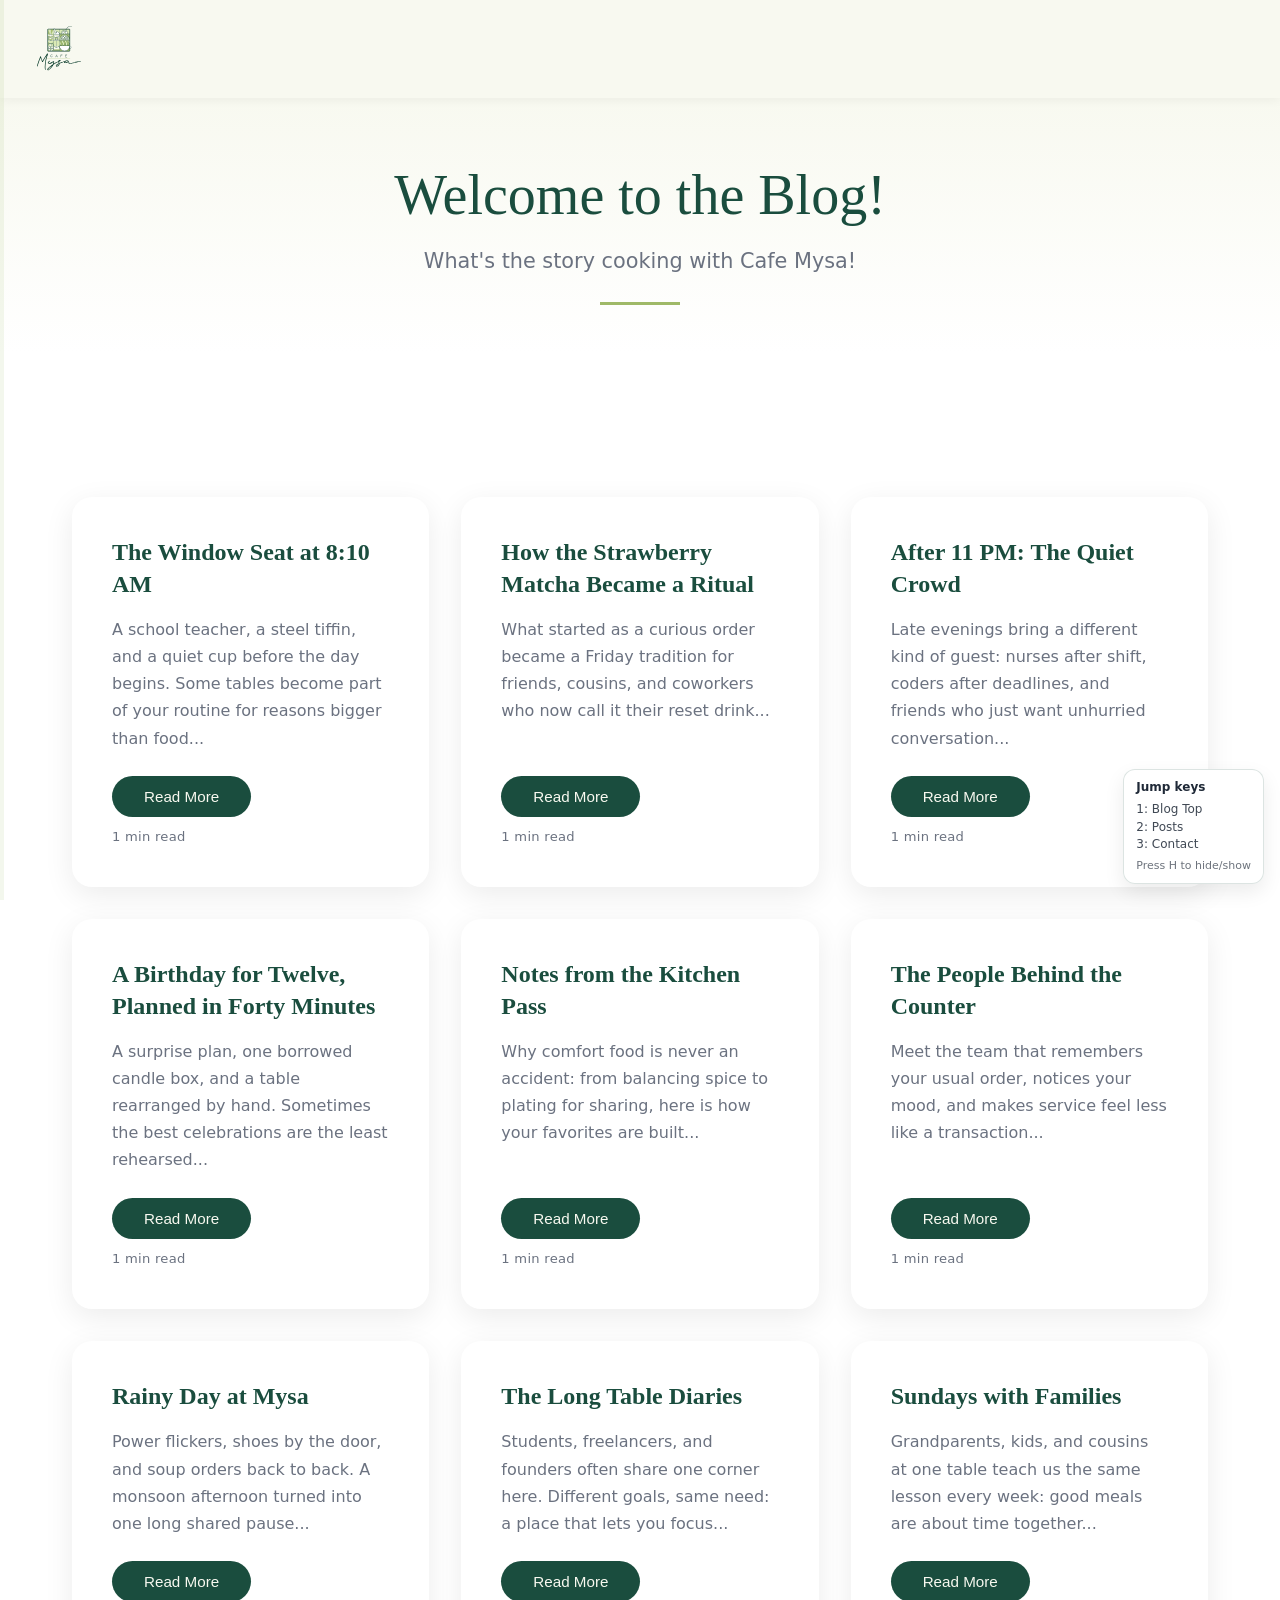
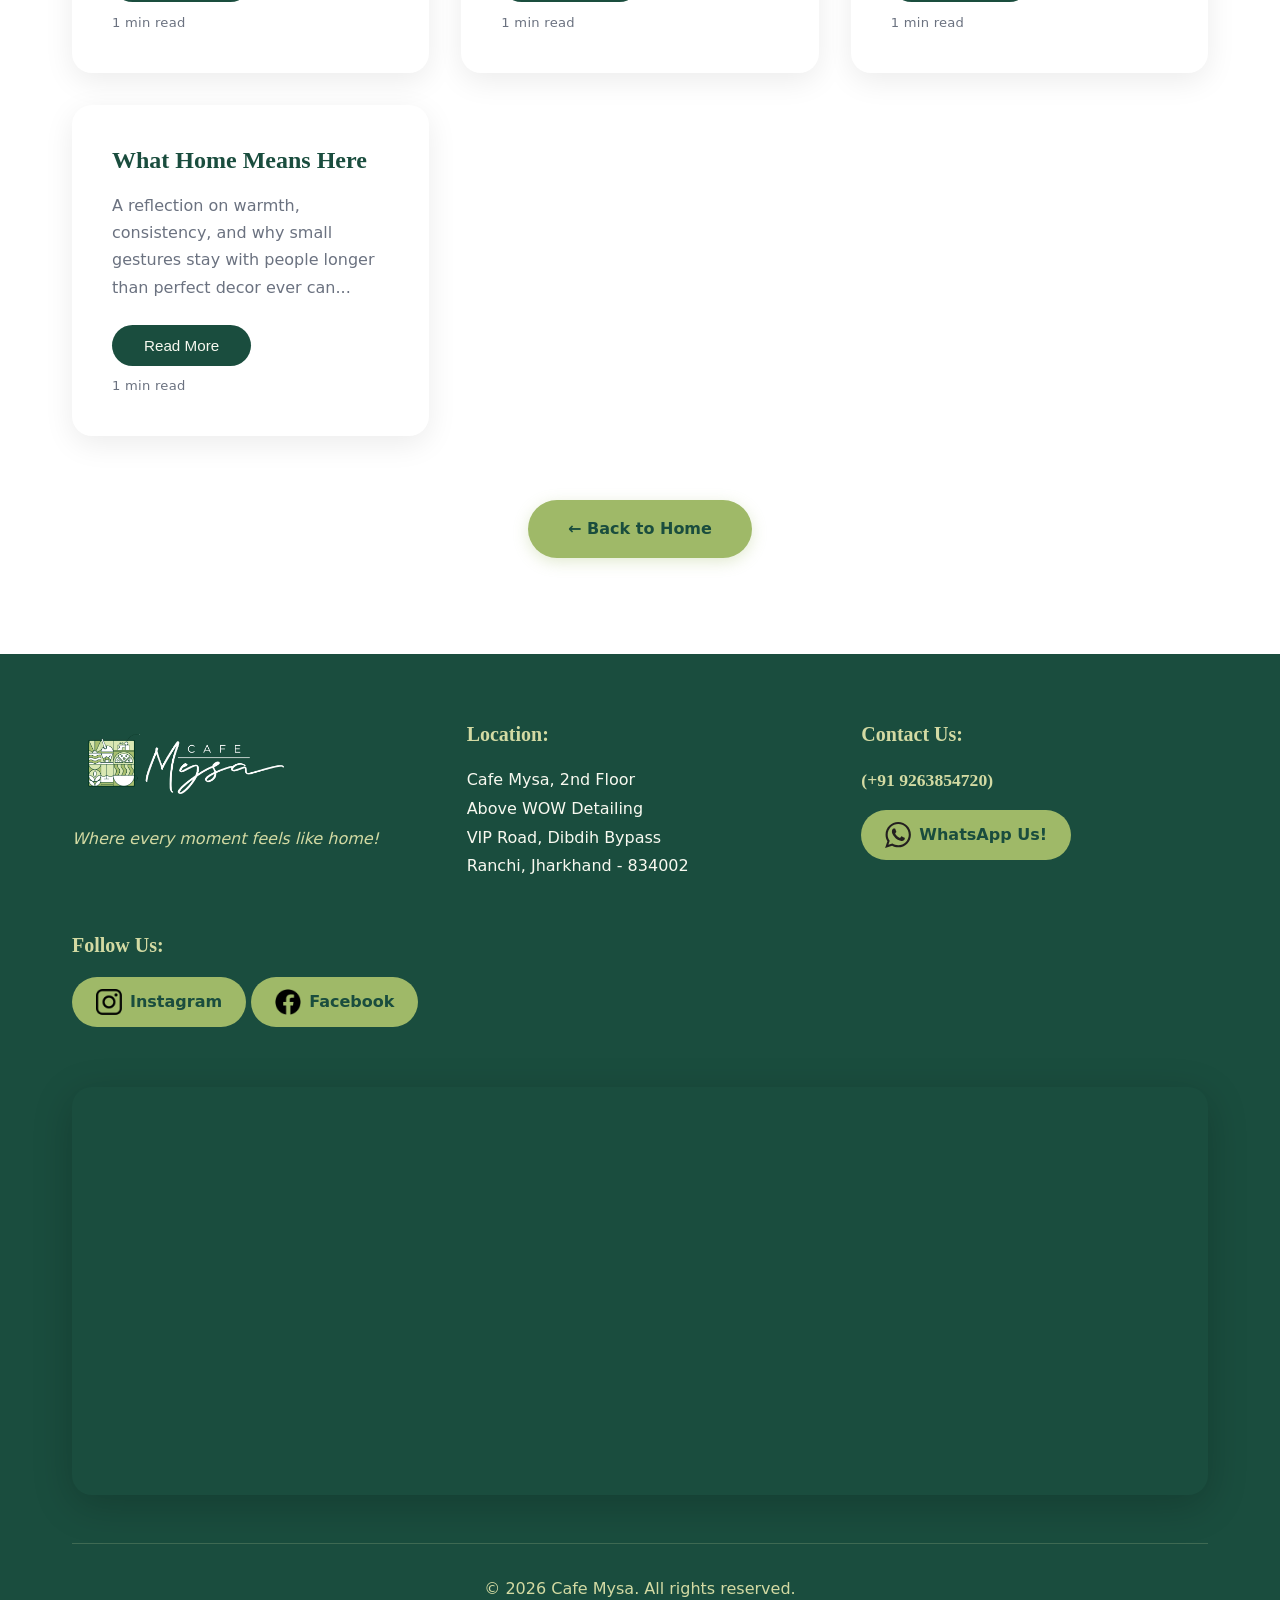
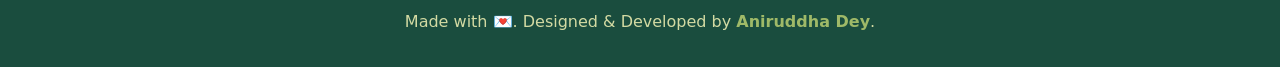
==== commit 104eb4ca: "Updated Animations, Bug Fixes, Blog Updates." ====
--- a/blog.html
+++ b/blog.html
@@ -23,87 +23,87 @@
     <!-- ===============================
          BLOG HERO SECTION
          =============================== -->
-    <section class="blog-hero">
+    <section class="blog-hero" id="blog-home">
         <div class="container">
-            <h1 class="blog-hero-title">Welcome to the Blog!</h1>
-            <p class="blog-hero-subtitle">What's the story cooking with Cafe Mysa!</p>
-            <div class="blog-hero-underline"></div>
+            <h1 class="blog-hero-title fade-in">Welcome to the Blog!</h1>
+            <p class="blog-hero-subtitle fade-in-delay">What's the story cooking with Cafe Mysa!</p>
+            <div class="blog-hero-underline fade-in-delay-2"></div>
         </div>
     </section>
 
     <!-- ===============================
          ALL BLOG POSTS
          =============================== -->
-    <section class="blog-page-section">
+    <section class="blog-page-section" id="blog-posts">
         <div class="container">
             <div class="blog-grid">
                 <!-- Blog Post 1 -->
-                <div class="blog-card reveal active" data-blog="blog1">
-                    <h3>The Art of Brewing Perfect Coffee</h3>
-                    <p class="blog-preview">Discover the secrets behind our signature brews and what makes each cup special. From bean selection to the final pour...</p>
+                <div class="blog-card reveal" data-blog="blog1">
+                    <h3>The Window Seat at 8:10 AM</h3>
+                    <p class="blog-preview">A school teacher, a steel tiffin, and a quiet cup before the day begins. Some tables become part of your routine for reasons bigger than food...</p>
                     <button class="blog-read-more">Read More</button>
                 </div>
                 
                 <!-- Blog Post 2 -->
-                <div class="blog-card reveal active" data-blog="blog2">
-                    <h3>A Day in the Life at Cafe Mysa</h3>
-                    <p class="blog-preview">Join us as we take you through a typical day at the café, from early morning prep to late-night conversations...</p>
+                <div class="blog-card reveal" data-blog="blog2">
+                    <h3>How the Strawberry Matcha Became a Ritual</h3>
+                    <p class="blog-preview">What started as a curious order became a Friday tradition for friends, cousins, and coworkers who now call it their reset drink...</p>
                     <button class="blog-read-more">Read More</button>
                 </div>
                 
                 <!-- Blog Post 3 -->
-                <div class="blog-card reveal active" data-blog="blog3">
-                    <h3>Meet Our Community</h3>
-                    <p class="blog-preview">The stories of our regulars, their favorite spots, and what keeps them coming back to Mysa...</p>
+                <div class="blog-card reveal" data-blog="blog3">
+                    <h3>After 11 PM: The Quiet Crowd</h3>
+                    <p class="blog-preview">Late evenings bring a different kind of guest: nurses after shift, coders after deadlines, and friends who just want unhurried conversation...</p>
                     <button class="blog-read-more">Read More</button>
                 </div>
 
                 <!-- Blog Post 4 -->
-                <div class="blog-card reveal active" data-blog="blog4">
-                    <h3>Seasonal Menu Highlights</h3>
-                    <p class="blog-preview">Explore our seasonal offerings and the inspiration behind our limited-time dishes and beverages...</p>
+                <div class="blog-card reveal" data-blog="blog4">
+                    <h3>A Birthday for Twelve, Planned in Forty Minutes</h3>
+                    <p class="blog-preview">A surprise plan, one borrowed candle box, and a table rearranged by hand. Sometimes the best celebrations are the least rehearsed...</p>
                     <button class="blog-read-more">Read More</button>
                 </div>
 
                 <!-- Blog Post 5 -->
-                <div class="blog-card reveal active" data-blog="blog5">
-                    <h3>The Story Behind Our Interiors</h3>
-                    <p class="blog-preview">How we designed Cafe Mysa to feel like home, from furniture choices to the warm lighting that makes every visit special...</p>
+                <div class="blog-card reveal" data-blog="blog5">
+                    <h3>Notes from the Kitchen Pass</h3>
+                    <p class="blog-preview">Why comfort food is never an accident: from balancing spice to plating for sharing, here is how your favorites are built...</p>
                     <button class="blog-read-more">Read More</button>
                 </div>
 
                 <!-- Blog Post 6 -->
-                <div class="blog-card reveal active" data-blog="blog6">
-                    <h3>Sustainability at Mysa</h3>
-                    <p class="blog-preview">Our journey towards sustainability, from sourcing local ingredients to reducing waste in our daily operations...</p>
+                <div class="blog-card reveal" data-blog="blog6">
+                    <h3>The People Behind the Counter</h3>
+                    <p class="blog-preview">Meet the team that remembers your usual order, notices your mood, and makes service feel less like a transaction...</p>
                     <button class="blog-read-more">Read More</button>
                 </div>
 
                 <!-- Blog Post 7 -->
-                <div class="blog-card reveal active" data-blog="blog7">
-                    <h3>Coffee Tasting Notes</h3>
-                    <p class="blog-preview">A guide to understanding tasting notes and how to identify different flavor profiles in your coffee...</p>
+                <div class="blog-card reveal" data-blog="blog7">
+                    <h3>Rainy Day at Mysa</h3>
+                    <p class="blog-preview">Power flickers, shoes by the door, and soup orders back to back. A monsoon afternoon turned into one long shared pause...</p>
                     <button class="blog-read-more">Read More</button>
                 </div>
 
                 <!-- Blog Post 8 -->
-                <div class="blog-card reveal active" data-blog="blog8">
-                    <h3>Behind the Menu</h3>
-                    <p class="blog-preview">Meet our chefs and learn about the creative process behind your favorite Cafe Mysa dishes...</p>
+                <div class="blog-card reveal" data-blog="blog8">
+                    <h3>The Long Table Diaries</h3>
+                    <p class="blog-preview">Students, freelancers, and founders often share one corner here. Different goals, same need: a place that lets you focus...</p>
                     <button class="blog-read-more">Read More</button>
                 </div>
 
                 <!-- Blog Post 9 -->
-                <div class="blog-card reveal active" data-blog="blog9">
-                    <h3>Events & Gatherings</h3>
-                    <p class="blog-preview">From open mic nights to art exhibitions, discover the events that bring our community together...</p>
+                <div class="blog-card reveal" data-blog="blog9">
+                    <h3>Sundays with Families</h3>
+                    <p class="blog-preview">Grandparents, kids, and cousins at one table teach us the same lesson every week: good meals are about time together...</p>
                     <button class="blog-read-more">Read More</button>
                 </div>
 
                 <!-- Blog Post 10 -->
-                <div class="blog-card reveal active" data-blog="blog10">
-                    <h3>The Mysa Experience</h3>
-                    <p class="blog-preview">What makes Cafe Mysa more than just a café - it's a feeling, a community, a second home...</p>
+                <div class="blog-card reveal" data-blog="blog10">
+                    <h3>What Home Means Here</h3>
+                    <p class="blog-preview">A reflection on warmth, consistency, and why small gestures stay with people longer than perfect decor ever can...</p>
                     <button class="blog-read-more">Read More</button>
                 </div>
             </div>
--- a/css/style.css
+++ b/css/style.css
@@ -716,6 +716,21 @@
     display: block;
 }
 
+.summerspeciale-icon {
+    width: 75px;
+    height: 75px;
+    line-height: 0;
+    display: block;
+    margin: 0 auto 1.5rem;
+}
+
+.summerspeciale-icon img {
+    width: 100%;
+    height: 100%;
+    object-fit: contain;
+    display: block;
+}
+
 /* ===============================
    INFO SECTION
    =============================== */
